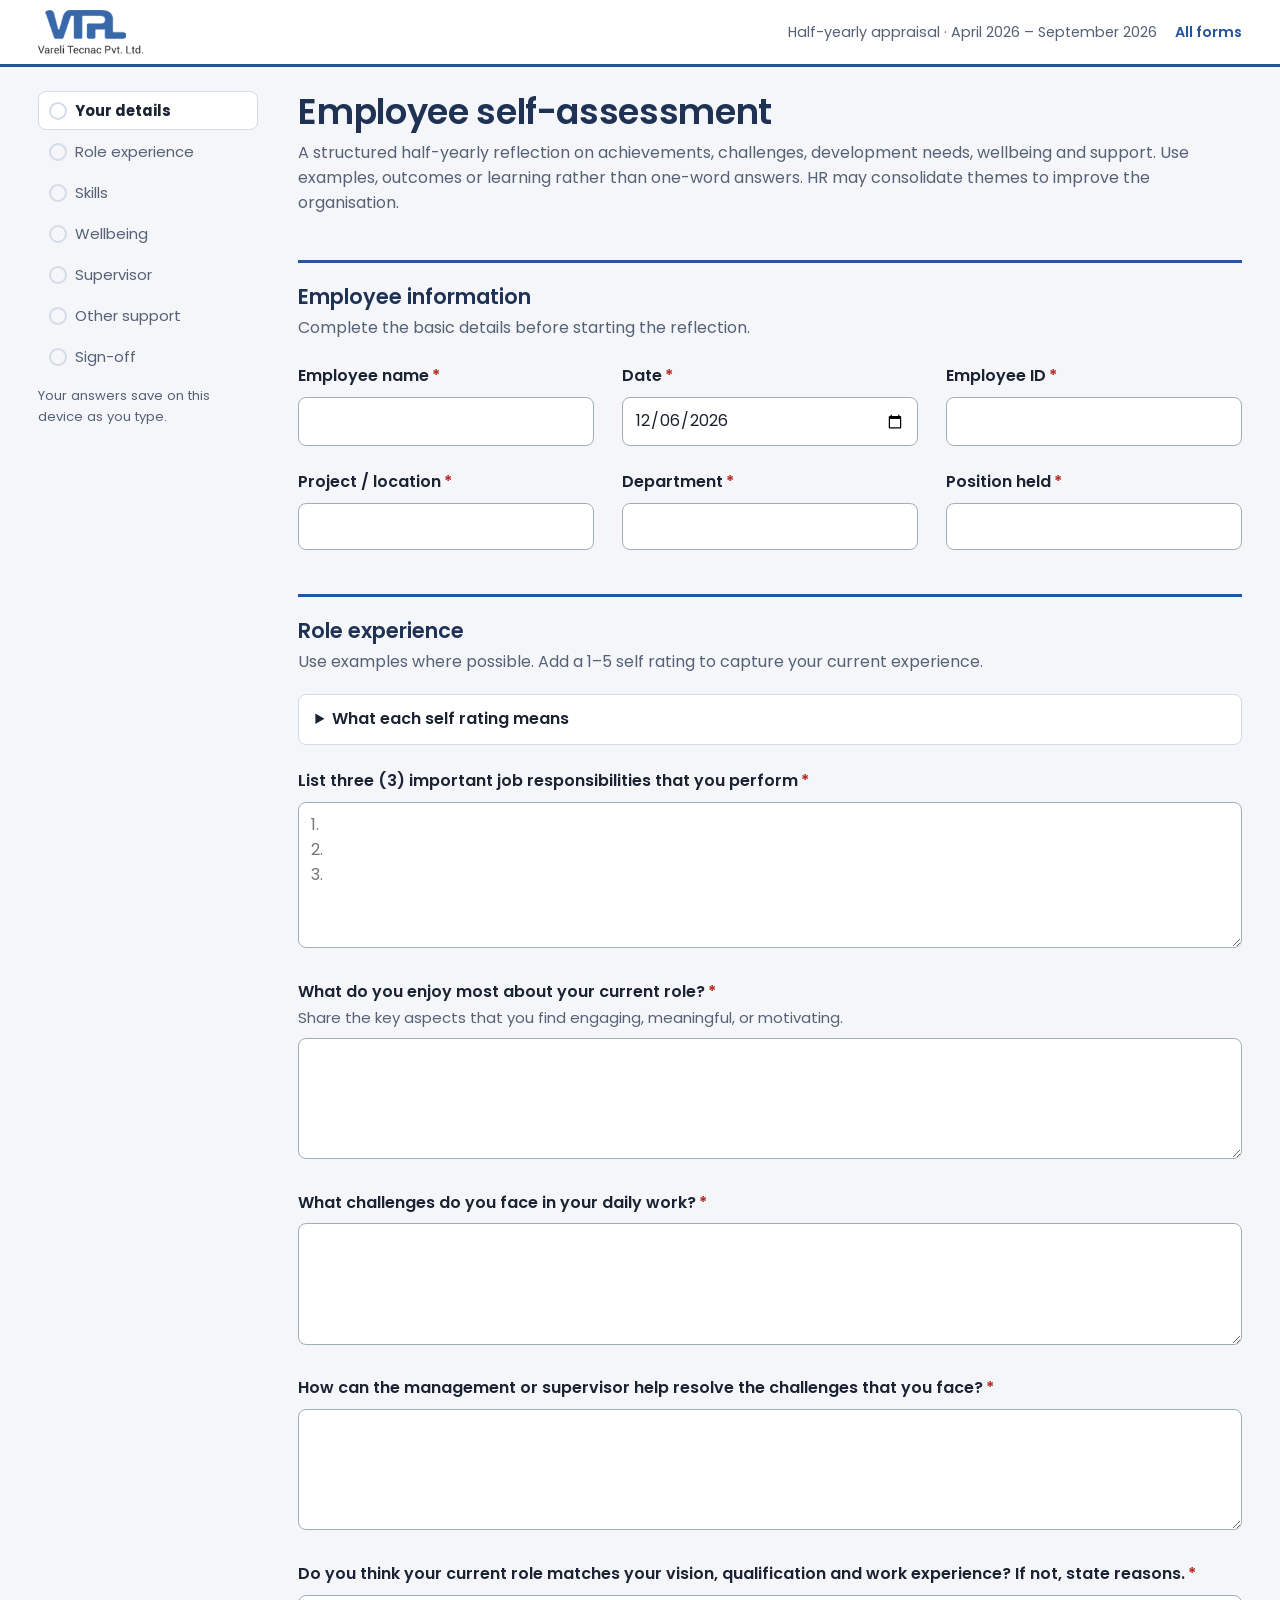
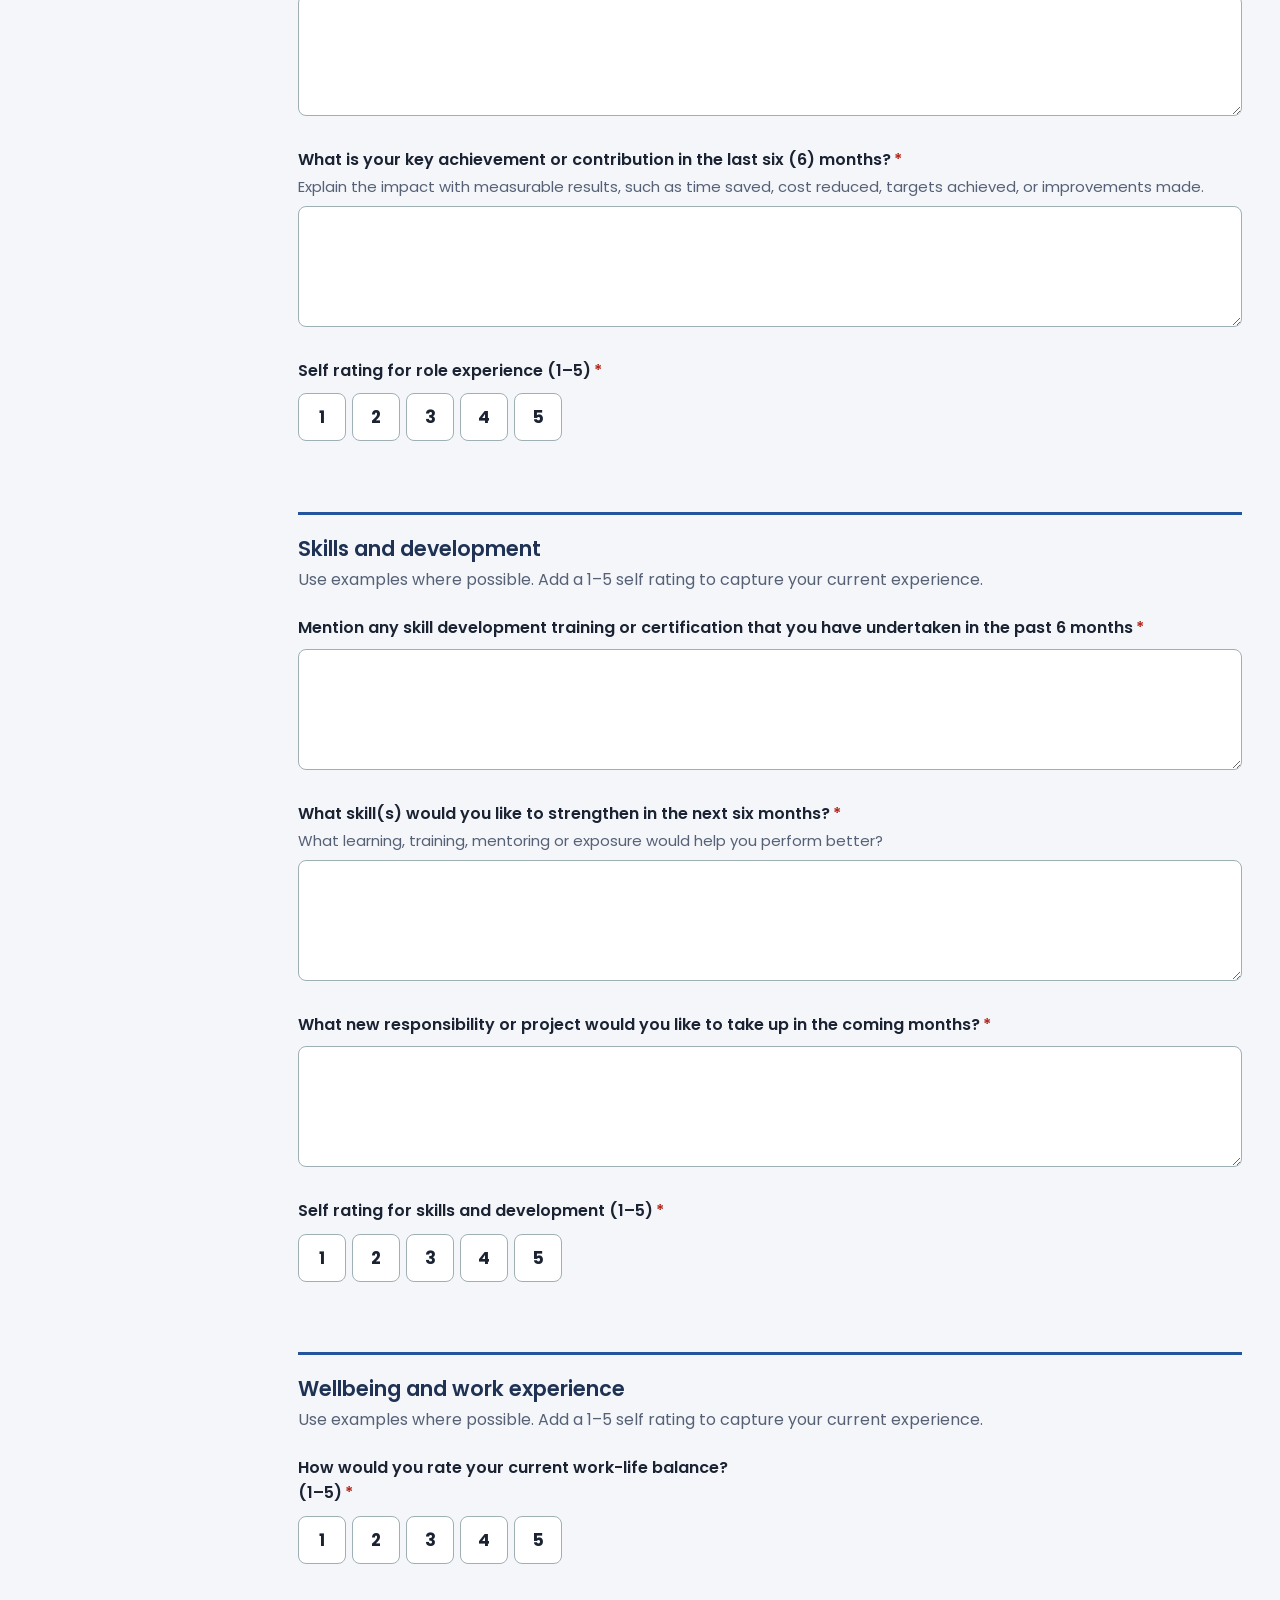
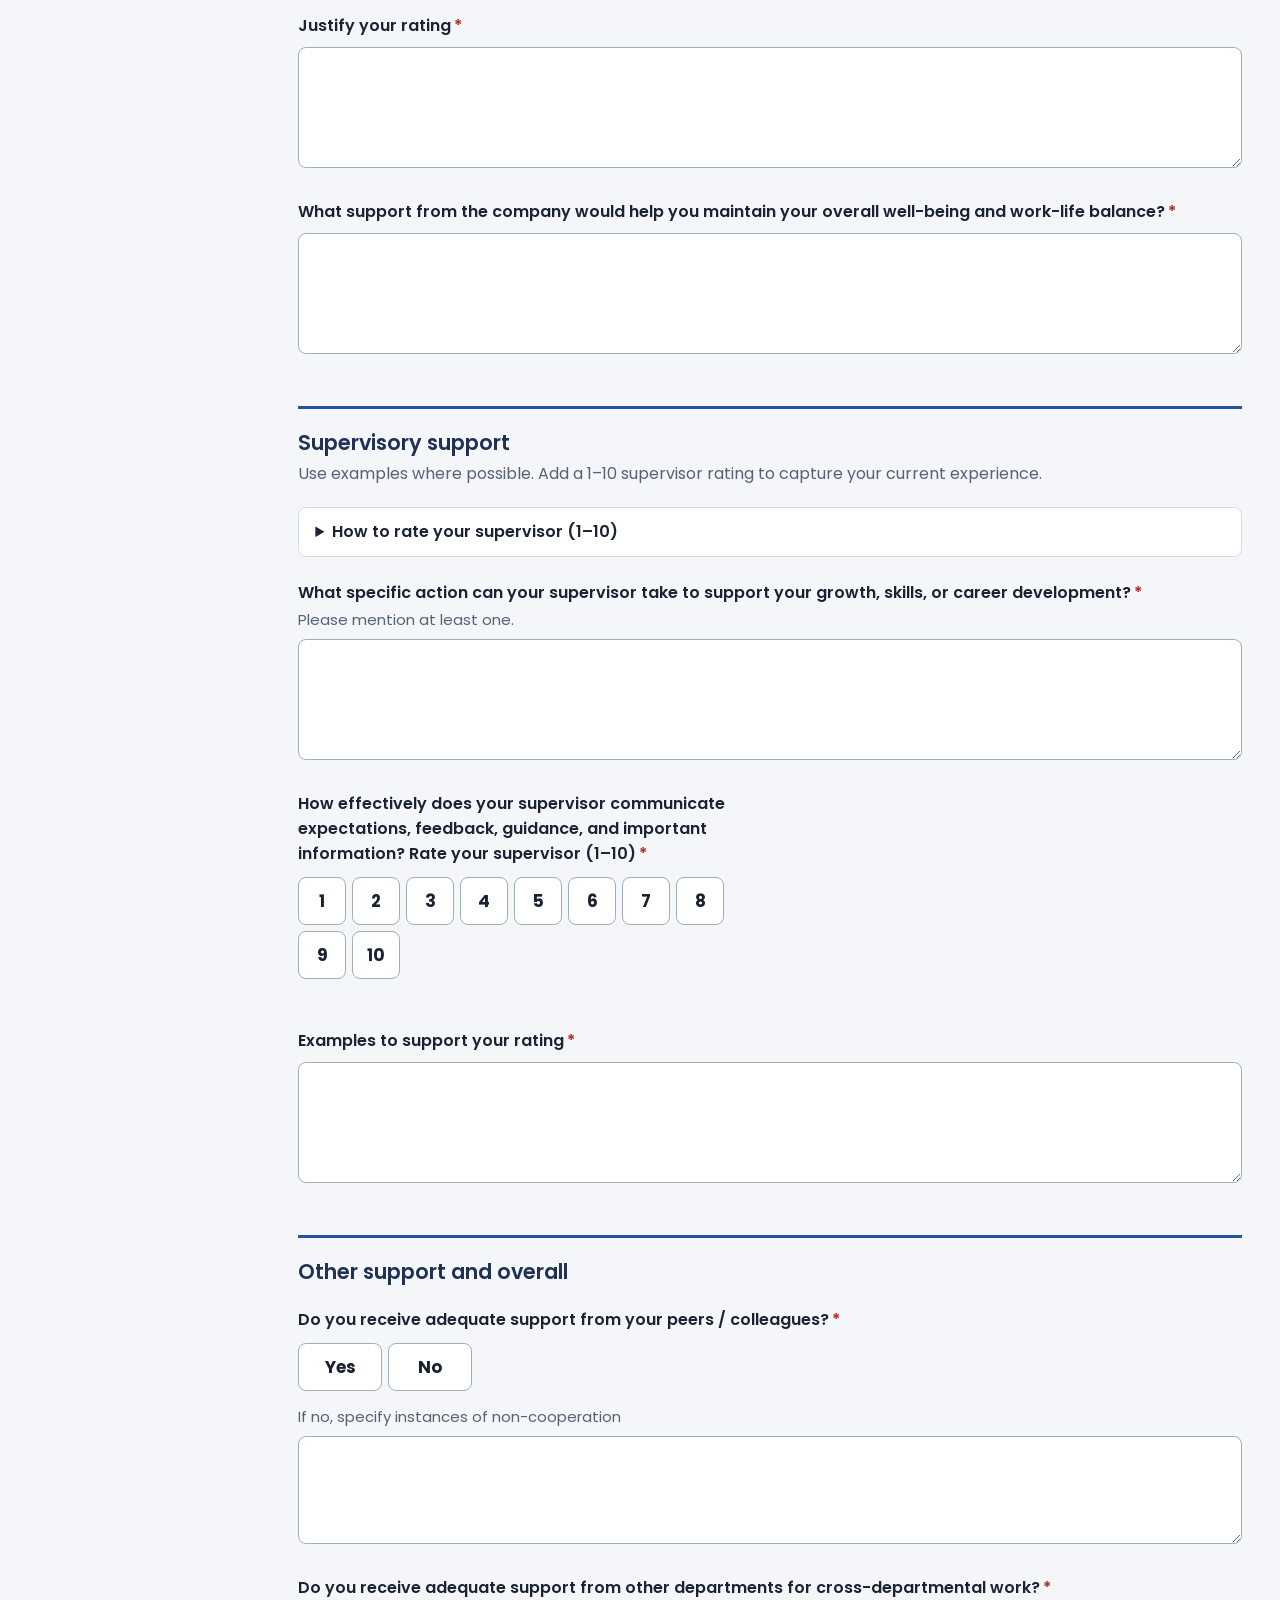
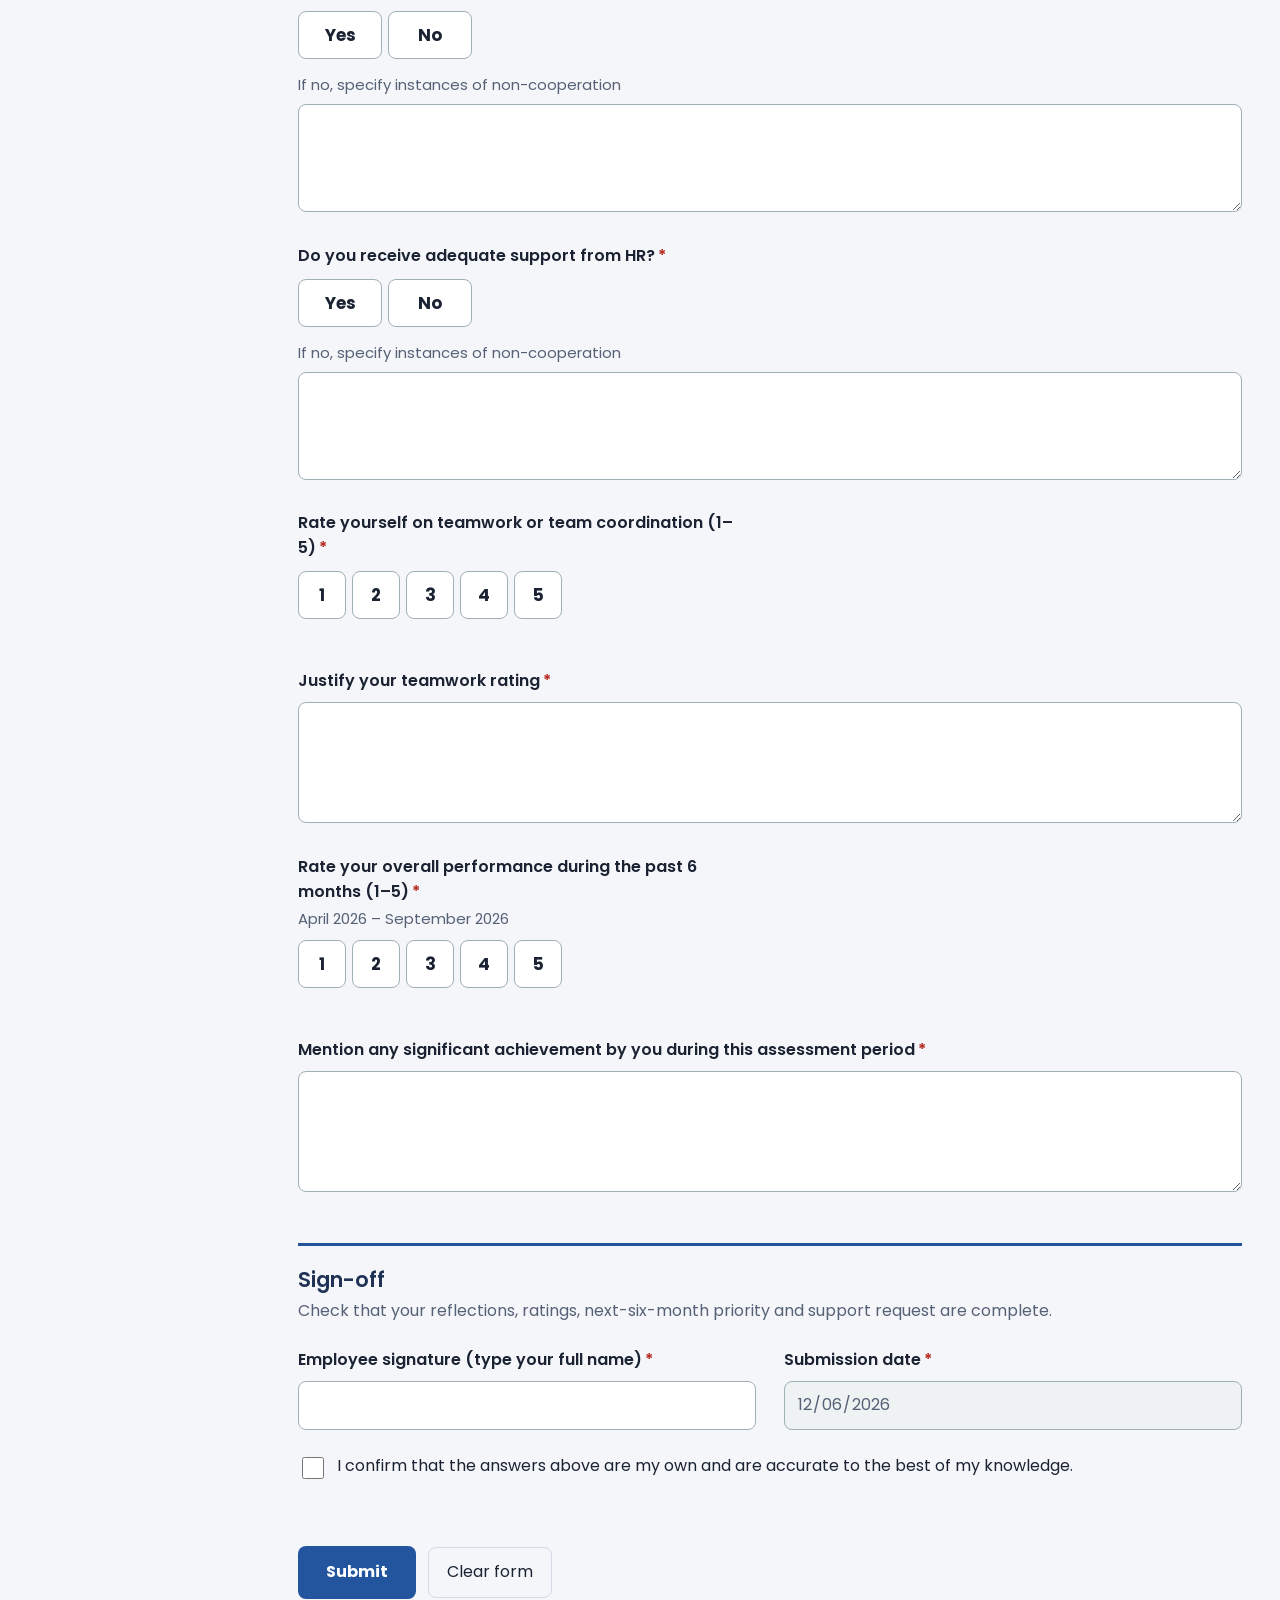
==== self-appraisal/index.html @ 0286287b "Add appraisal website (self-assessment and supervisor forms) Co-Authored-By: Claude Sonnet 5.5 <nore" ====
<!doctype html>
<html lang="en">
<head>
<meta charset="utf-8">
<meta name="viewport" content="width=device-width, initial-scale=1">
<title>Employee self-assessment</title>
<link rel="preconnect" href="https://fonts.googleapis.com">
<link rel="preconnect" href="https://fonts.gstatic.com" crossorigin>
<link href="https://fonts.googleapis.com/css2?family=Poppins:wght@400;500;600;700&display=swap" rel="stylesheet">
<link rel="icon" href="../shared/img/favicon.ico">
<link rel="stylesheet" href="../shared/style.css">
</head>
<body>
<a class="skip" href="#form">Skip to the form</a>
<header class="brandbar"><div class="in"><a href="https://www.vareli.co.in/" aria-label="Vareli Tecnac website"><img src="../shared/img/logo.png" alt="Vareli Tecnac Pvt. Ltd."></a><div class="meta"><span>Half-yearly appraisal · April 2026 – September 2026</span><a href="../index.html">All forms</a></div></div></header>
<div class="demo" id="demo" hidden>Demo mode: answers are kept in this browser only and are not sent to HR.</div>
<div class="shell">
  <nav class="progress" aria-label="Form sections">
    <ol id="sectionNav"></ol>
    <div class="draft-note" id="draftNote">Your answers save on this device as you type.</div>
  </nav>
  <main>
    <header class="formhead"><h1>Employee self-assessment</h1><p>A structured half-yearly reflection on achievements, challenges, development needs, wellbeing and support. Use examples, outcomes or learning rather than one-word answers. HR may consolidate themes to improve the organisation.</p></header>
    <form id="form" novalidate onsubmit="return false"></form>
    <div class="banner-err" id="errBanner" role="alert"></div>
    <div class="actions">
      <button class="primary" id="submitBtn" type="button">Submit</button>
      <button class="ghost" id="clearBtn" type="button">Clear form</button>
    </div>
  </main>
</div>
<script src="../shared/config.js"></script>
<script src="../shared/engine.js"></script>
<script src="schema.js"></script>
<script>HRForm.init(window.SCHEMA);</script>
</body>
</html>
---- shared/style.css ----
:root {
  --ink: #1b2333;
  --muted: #566176;
  --paper: #f4f6fa;
  --surface: #ffffff;
  --line: #d3dbe8;
  --teal: #22559e;
  --teal-dark: #1f3254;
  --tint: #e6edf7;
  --ok: #1b7f4b;
  --err: #b42318;
  --err-tint: #fdecea;
  --radius: 8px;
  font-family: "Poppins", system-ui, -apple-system, "Segoe UI", Roboto, sans-serif;
  color: var(--ink);
}
* { box-sizing: border-box; }
body { margin: 0; background: var(--paper); font-size: 16px; line-height: 1.55; }
h1, h2, h3 { line-height: 1.2; margin: 0; }
a { color: var(--teal); }
:focus-visible { outline: 3px solid #f2a900; outline-offset: 2px; }
.skip { position: absolute; left: -999px; }
.skip:focus { left: 8px; top: 8px; background: #fff; padding: 8px 12px; z-index: 50; }

/* ---------- brand header ---------- */
.brandbar { background: #fff; border-bottom: 3px solid var(--teal); }
.brandbar .in { max-width: none; margin: 0 auto; padding: 10px clamp(16px, 3vw, 48px); display: flex; align-items: center; justify-content: space-between; gap: 16px; flex-wrap: wrap; }
.brandbar img { height: 44px; width: auto; display: block; }
.brandbar .meta { color: var(--muted); font-size: .9rem; display: flex; gap: 18px; align-items: center; }
.brandbar a { color: var(--teal); font-weight: 600; text-decoration: none; }
.brandbar a:hover { text-decoration: underline; }

/* ---------- landing ---------- */
.hero { background: var(--teal-dark); color: #fff; }
.hero .in { max-width: none; margin: 0 auto; padding: 64px clamp(16px, 3vw, 48px) 112px; }
.hero h1 { font-size: clamp(2.1rem, 5vw, 3.8rem); letter-spacing: -0.02em; font-weight: 600; }
.hero .period { margin: 16px 0 0; color: #b9c8e2; font-size: 1.15rem; }
.landing { max-width: none; margin: -64px auto 0; padding: 0 clamp(16px, 3vw, 48px) 56px; }
.entries { display: grid; gap: 20px; grid-template-columns: repeat(auto-fit, minmax(300px, 1fr)); }
.entry { display: block; text-decoration: none; color: inherit; background: var(--surface); border: 1px solid var(--line); border-top: 5px solid var(--teal); border-radius: var(--radius); padding: 26px 26px 28px; box-shadow: 0 10px 28px rgba(31, 50, 84, .14); transition: transform .15s, box-shadow .15s; }
.entry:hover { transform: translateY(-3px); box-shadow: 0 16px 34px rgba(31, 50, 84, .2); }
.entry h2 { font-size: 1.35rem; font-weight: 600; color: var(--teal-dark); }
.entry p { margin: 10px 0 0; color: var(--muted); }
.entry .go { display: inline-block; margin-top: 20px; font-weight: 600; color: #fff; background: var(--teal); padding: 10px 18px; border-radius: 6px; }
.entry:hover .go { background: var(--teal-dark); }
.notes { margin: 36px 0 0; padding-top: 20px; border-top: 1px solid var(--line); color: var(--muted); font-size: .95rem; }
.sitefoot { text-align: left; padding-left: clamp(16px, 3vw, 48px) !important; color: var(--muted); font-size: .85rem; padding: 0 16px 32px; }

/* ---------- form shell ---------- */
.demo { background: #fff4d6; color: #5c4400; border-bottom: 1px solid #ecd48a; text-align: center; padding: 8px 16px; font-size: .92rem; }

.shell { max-width: none; margin: 0 auto; padding: 24px clamp(16px, 3vw, 48px) 80px; display: grid; gap: 32px; grid-template-columns: 1fr; }
@media (min-width: 900px) { .shell { grid-template-columns: 220px minmax(0, 1fr); gap: 40px; } }

.progress { position: sticky; top: 0; z-index: 10; background: var(--paper); padding: 10px 0; }
@media (min-width: 900px) { .progress { top: 16px; align-self: start; padding: 0; } }
.progress ol { list-style: none; margin: 0; padding: 0; display: flex; gap: 6px; overflow-x: auto; }
@media (min-width: 900px) { .progress ol { flex-direction: column; gap: 2px; overflow: visible; } }
.progress a { display: flex; gap: 8px; align-items: center; white-space: nowrap; text-decoration: none; color: var(--muted); padding: 7px 10px; border-radius: var(--radius); font-size: .93rem; border: 1px solid transparent; }
.progress a:hover { background: var(--tint); }
.progress a.current { color: var(--ink); font-weight: 700; border-color: var(--line); background: var(--surface); }
.progress .tick { width: 18px; height: 18px; border-radius: 50%; border: 2px solid var(--line); flex: none; display: grid; place-items: center; font-size: 11px; color: #fff; }
.progress a.complete .tick { background: var(--ok); border-color: var(--ok); }
.progress a.complete .tick::after { content: "✓"; }
.draft-note { font-size: .82rem; color: var(--muted); margin-top: 10px; display: none; }
@media (min-width: 900px) { .draft-note { display: block; } }

.formhead h1 { font-size: clamp(1.6rem, 4vw, 2.2rem); letter-spacing: -0.01em; font-weight: 600; color: var(--teal-dark); }
.formhead p { color: var(--muted); max-width: 110ch; margin: 8px 0 0; }

.sec { margin-top: 44px; padding-top: 22px; border-top: 3px solid var(--teal); scroll-margin-top: 70px; }
.sec > h2 { font-size: 1.3rem; font-weight: 600; color: var(--teal-dark); }
.sec > .hint { color: var(--muted); margin: 6px 0 0; max-width: 110ch; }

.field { margin-top: 24px; max-width: none; }
.field.wide { max-width: none; }
.field > label, .field > .q { display: block; font-weight: 600; }
.field .sub { display: block; font-weight: 400; color: var(--muted); font-size: .93rem; margin-top: 2px; }
.req { color: var(--err); margin-left: 3px; }

.grid2 { display: grid; gap: 4px 28px; grid-template-columns: repeat(auto-fit, minmax(min(100%, 280px), 1fr)); max-width: none; }
.grid2 .field { max-width: none; }

input[type=text], input[type=date], textarea, select {
  width: 100%; margin-top: 8px; font: inherit; color: var(--ink); background: var(--surface);
  border: 1.5px solid #9fb0b5; border-radius: var(--radius); padding: 10px 12px;
}
textarea { min-height: 108px; resize: vertical; }
input:hover, textarea:hover { border-color: var(--teal); }
input:focus, textarea:focus { border-color: var(--teal); }
input[readonly] { background: #eef2f3; color: var(--muted); }

.err-msg { display: none; color: var(--err); font-size: .9rem; margin-top: 6px; font-weight: 600; }
.field.invalid .err-msg { display: block; }
.field.invalid input[type=text], .field.invalid textarea, .field.invalid input[type=date] { border-color: var(--err); background: var(--err-tint); }
.field.invalid .scale label { border-color: var(--err); }

/* rating scale */
.scale { display: flex; flex-wrap: wrap; gap: 6px; margin-top: 10px; position: relative; }
.scale input { position: absolute; left: 0; top: 0; width: 1px; height: 1px; opacity: 0; pointer-events: none; }
.scale label {
  min-width: 48px; height: 48px; display: grid; place-items: center; cursor: pointer;
  border: 1.5px solid #9fb0b5; border-radius: var(--radius); background: var(--surface);
  font-weight: 700; font-size: 1.05rem; user-select: none; transition: background .12s, color .12s;
}
.scale label:hover { background: var(--tint); border-color: var(--teal); }
.scale input:checked + label { background: var(--teal); border-color: var(--teal); color: #fff; }
.scale input:focus-visible + label { outline: 3px solid #f2a900; outline-offset: 2px; }
.scale.yn label { min-width: 84px; }
.scale-cap { margin-top: 6px; font-size: .9rem; color: var(--muted); min-height: 1.4em; }

/* matrix rows (supervisor) */
.row { margin-top: 26px; padding: 18px 0 4px 18px; border-left: 4px solid var(--tint); max-width: none; }
.row > h3 { font-size: 1.05rem; }
.row > .prompt { color: var(--muted); font-size: .94rem; margin-top: 2px; }
.row .pair { display: grid; gap: 0 28px; grid-template-columns: repeat(auto-fit, minmax(min(100%, 300px), 1fr)); align-items: start; }
.row .field { margin-top: 16px; max-width: none; }
.row textarea { min-height: 84px; }

/* guide */
details.guide { margin-top: 20px; max-width: none; border: 1px solid var(--line); border-radius: var(--radius); background: var(--surface); }
details.guide summary { cursor: pointer; padding: 12px 16px; font-weight: 600; }
details.guide dl { margin: 0; padding: 0 16px 14px; display: grid; grid-template-columns: auto 1fr; gap: 6px 16px; }
details.guide dt { font-weight: 700; }
details.guide dd { margin: 0; color: var(--muted); }

.declare { display: flex; gap: 10px; align-items: flex-start; margin-top: 24px; max-width: none; }
.declare input { width: 22px; height: 22px; margin-top: 3px; flex: none; }

.actions { margin-top: 40px; display: flex; gap: 12px; flex-wrap: wrap; align-items: center; }
button.primary { font: inherit; font-weight: 700; background: var(--teal); color: #fff; border: 0; border-radius: var(--radius); padding: 14px 28px; cursor: pointer; }
button.primary:hover { background: var(--teal-dark); }
button.primary:disabled { opacity: .6; cursor: wait; }
button.ghost { font: inherit; background: none; border: 1.5px solid var(--line); border-radius: var(--radius); padding: 12px 18px; cursor: pointer; color: var(--ink); }
.banner-err { display: none; margin-top: 20px; padding: 12px 16px; background: var(--err-tint); border-left: 5px solid var(--err); max-width: none; font-weight: 600; }
.banner-err.show { display: block; }

.done { max-width: 620px; margin: 64px auto; padding: 0 16px; }
.done h1 { font-size: 2rem; }
.done .ref { display: inline-block; margin: 14px 0; padding: 8px 14px; background: var(--tint); border-radius: var(--radius); font-weight: 700; }

@media (prefers-reduced-motion: reduce) { * { transition: none !important; scroll-behavior: auto !important; } }
@media print { .progress, .actions, .brandbar, .demo { display: none; } .sec { break-inside: avoid; } }

/* sections without an explicit grid: short controls flow side by side, long answers span the row */
.sec > div:not(.grid2):not(.row) { display: grid; gap: 0 28px; grid-template-columns: repeat(auto-fit, minmax(min(100%, 420px), 1fr)); }
.sec > div:not(.grid2):not(.row) > .field[data-type="textarea"],
.sec > div:not(.grid2):not(.row) > .field[data-type="yesno"] { grid-column: 1 / -1; }
.sec > div:not(.grid2):not(.row) > .field[data-type="scale"] { grid-column: auto; }
.shell > * { min-width: 0; }

/* align labels, inputs and error lines across a row even when a label wraps */
.grid2 { row-gap: 0; }
.grid2 > .field { display: grid; grid-template-rows: subgrid; grid-row: span 3; row-gap: 0; align-content: start; }
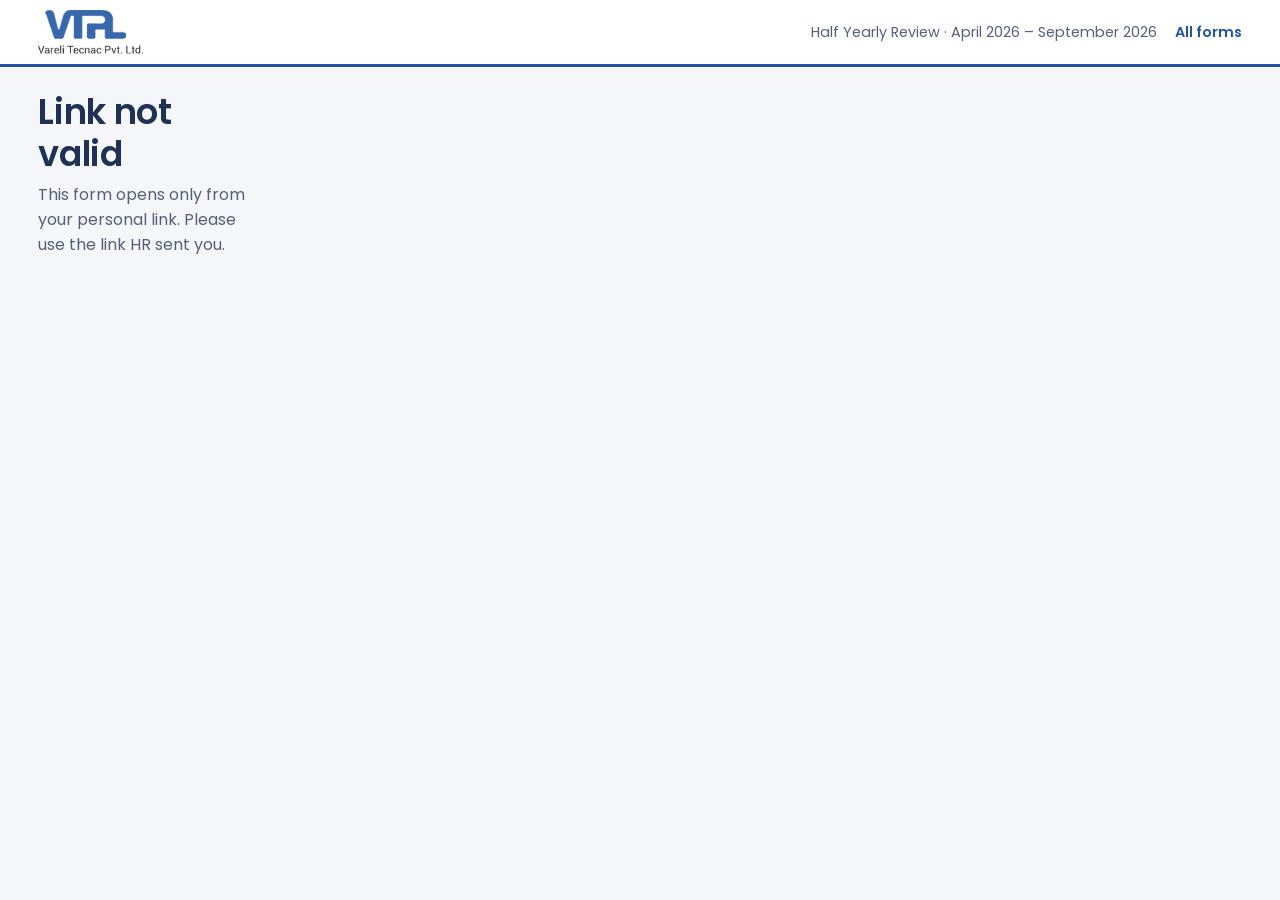
==== commit aebc3b88: "Half Yearly Review heading, remove supervisor signatures, keep personal link on All forms Co-Authore" ====
--- a/self-appraisal/index.html
+++ b/self-appraisal/index.html
@@ -12,7 +12,7 @@
 </head>
 <body>
 <a class="skip" href="#form">Skip to the form</a>
-<header class="brandbar"><div class="in"><a href="https://www.vareli.co.in/" aria-label="Vareli Tecnac website"><img src="../shared/img/logo.png" alt="Vareli Tecnac Pvt. Ltd."></a><div class="meta"><span>Half-yearly appraisal · April 2026 – September 2026</span><a href="../index.html">All forms</a></div></div></header>
+<header class="brandbar"><div class="in"><a href="https://www.vareli.co.in/" aria-label="Vareli Tecnac website"><img src="../shared/img/logo.png" alt="Vareli Tecnac Pvt. Ltd."></a><div class="meta"><span>Half Yearly Review · April 2026 – September 2026</span><a href="../index.html">All forms</a></div></div></header>
 <div class="demo" id="demo" hidden>Demo mode: answers are kept in this browser only and are not sent to HR.</div>
 <div class="shell">
   <nav class="progress" aria-label="Form sections">
